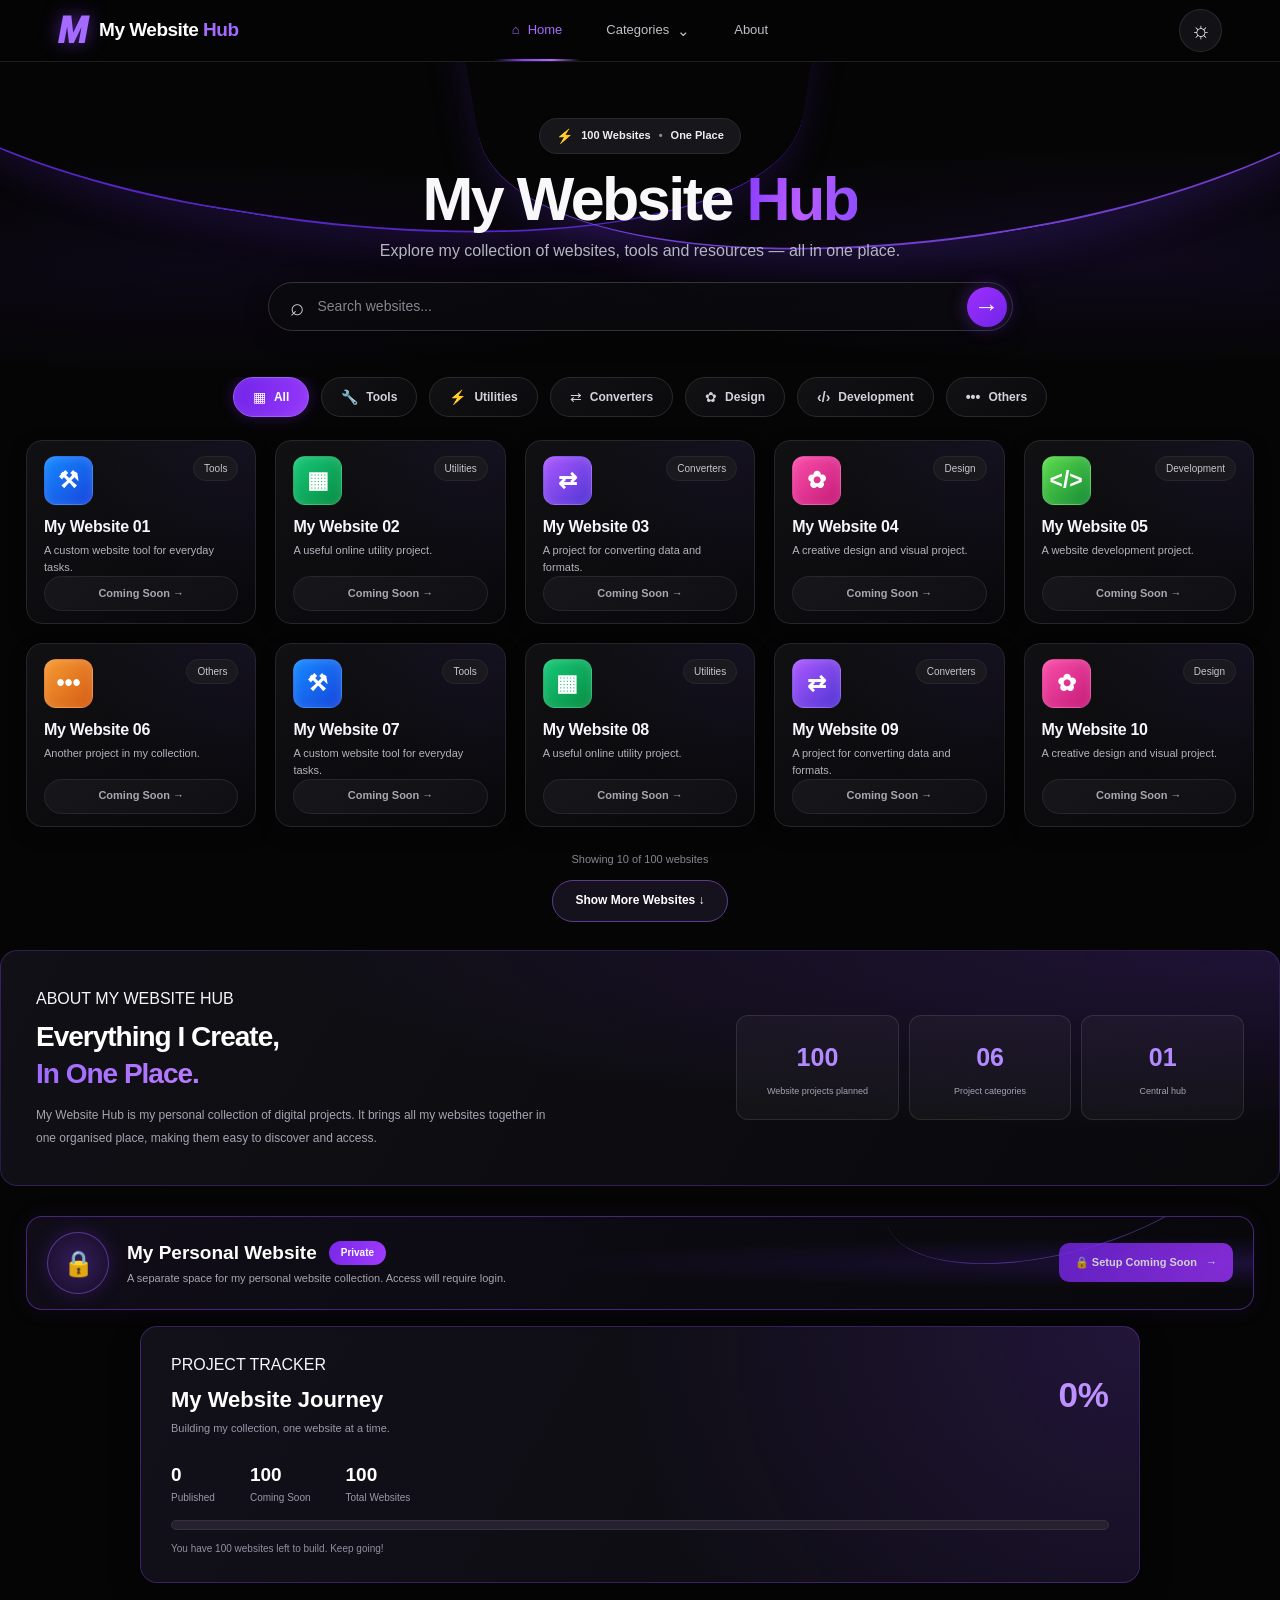
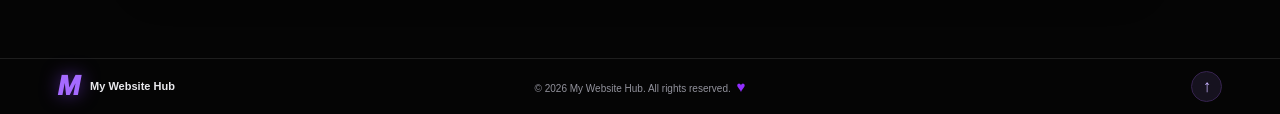
==== index.html @ 53ebf571 "Add files via upload Initial upload of My Website Hub" ====
<!DOCTYPE html>
<html lang="en">

<head>

    <!-- =====================================
         BASIC SETTINGS
    ====================================== -->

    <meta charset="UTF-8">

    <meta name="viewport" content="width=device-width, initial-scale=1.0">

    <meta name="theme-color" content="#050505">

    <title>My Website Hub | Everything in One Place</title>

    <meta name="description"
        content="Explore My Website Hub, my personal collection of websites, tools and digital projects — all in one place.">

    <meta name="author" content="My Website Hub">

    <meta name="keywords"
        content="My Website Hub, personal websites, web projects, online tools, digital collection">


    <!-- =====================================
         CUSTOM FAVICON
    ====================================== -->

    <link
        rel="icon"
        type="image/svg+xml"
        href="favicon.svg"
    >


    <!-- =====================================
         SEO SETTINGS
    ====================================== -->

    <meta name="robots" content="index, follow">

    <!-- Add canonical URL after choosing your real domain.
    <link rel="canonical" href="https://YOUR-DOMAIN/">
    -->


    <!-- =====================================
         OPEN GRAPH
         FACEBOOK / WHATSAPP / SOCIAL SHARING
    ====================================== -->

    <meta property="og:type" content="website">

    <meta property="og:site_name" content="My Website Hub">

    <meta property="og:title"
        content="My Website Hub | Everything in One Place">

    <meta property="og:description"
        content="Explore my collection of 100 websites, tools and digital projects.">

    <!-- Replace YOUR-DOMAIN after deployment -->

    <meta property="og:image"
        content="https://YOUR-DOMAIN/my-website-hub-og-image.jpg">

    <meta property="og:image:width" content="1200">

    <meta property="og:image:height" content="630">

    <meta property="og:image:type" content="image/jpeg">

    <meta property="og:image:alt"
        content="My Website Hub — 100 websites, tools and projects in one place.">

    <!-- Add your real website URL after deployment.
    <meta property="og:url" content="https://YOUR-DOMAIN/">
    -->


    <!-- =====================================
         TWITTER / X SOCIAL SHARING
    ====================================== -->

    <meta name="twitter:card" content="summary_large_image">

    <meta name="twitter:title"
        content="My Website Hub">

    <meta name="twitter:description"
        content="My personal collection of websites, tools and digital projects.">

    <meta name="twitter:image"
        content="https://YOUR-DOMAIN/my-website-hub-og-image.jpg">


    <!-- =====================================
         CSS AND JAVASCRIPT
    ====================================== -->

    <link rel="stylesheet" href="style.css">

    <script src="script.js" defer></script>

</head>


<body id="top">


    <!-- =====================================
         NAVIGATION BAR
    ====================================== -->

    <header class="navbar" id="home">


        <!-- BRAND LOGO -->

        <a href="#top" class="brand">

            <span class="brand-mark">M</span>

            <span>
                My Website
                <span class="brand-highlight">Hub</span>
            </span>

        </a>


        <!-- DESKTOP NAVIGATION -->

        <nav
            class="nav-links"
            id="mainNavigation"
            aria-label="Main navigation"
        >


            <!-- HOME -->

            <a href="#top" class="nav-link active">
                ⌂ <span>Home</span>
            </a>


            <!-- CATEGORIES DROPDOWN -->

            <div class="nav-dropdown">

                <button
                    type="button"
                    class="nav-link nav-dropdown-toggle"
                    id="categoriesToggle"
                    aria-expanded="false"
                    aria-controls="categoriesMenu"
                >
                    Categories

                    <span class="nav-chevron">⌄</span>

                </button>


                <div
                    class="nav-dropdown-menu"
                    id="categoriesMenu"
                    hidden
                >

                    <button
                        type="button"
                        class="category nav-category-option active"
                        data-category="all"
                    >
                        All Projects
                    </button>


                    <button
                        type="button"
                        class="category nav-category-option"
                        data-category="tools"
                    >
                        Tools
                    </button>


                    <button
                        type="button"
                        class="category nav-category-option"
                        data-category="utilities"
                    >
                        Utilities
                    </button>


                    <button
                        type="button"
                        class="category nav-category-option"
                        data-category="converters"
                    >
                        Converters
                    </button>


                    <button
                        type="button"
                        class="category nav-category-option"
                        data-category="design"
                    >
                        Design
                    </button>


                    <button
                        type="button"
                        class="category nav-category-option"
                        data-category="development"
                    >
                        Development
                    </button>


                    <button
                        type="button"
                        class="category nav-category-option"
                        data-category="others"
                    >
                        Others
                    </button>

                </div>

            </div>


            <!-- ABOUT -->

            <a href="#about" class="nav-link">
                About
            </a>

        </nav>


        <!-- MOBILE HAMBURGER MENU -->

        <button
            type="button"
            class="mobile-menu-toggle"
            id="mobileMenuToggle"
            aria-label="Open navigation menu"
            aria-expanded="false"
            aria-controls="mainNavigation"
        >
            ☰
        </button>


        <!-- LIGHT / DARK THEME -->

        <button
            type="button"
            class="theme-toggle"
            id="themeToggle"
            aria-label="Switch to light theme"
            title="Switch theme"
        >
            ☼
        </button>

    </header>



    <!-- =====================================
         MAIN CONTENT
    ====================================== -->

    <main>


        <!-- =====================================
             HERO SECTION
        ====================================== -->

        <section class="hero">

            <div
                class="hero-waves"
                aria-hidden="true"
            ></div>


            <div class="hero-content">


                <!-- HERO BADGE -->

                <div class="hero-badge">

                    <span>⚡</span>

                    100 Websites

                    <span class="badge-separator">•</span>

                    One Place

                </div>


                <!-- HERO HEADING -->

                <h1>
                    My Website
                    <span>Hub</span>
                </h1>


                <!-- HERO DESCRIPTION -->

                <p class="hero-description">
                    Explore my collection of websites, tools and resources —
                    all in one place.
                </p>


                <!-- SEARCH BAR -->

                <form
                    class="search-box"
                    id="searchForm"
                >

                    <span
                        class="search-icon"
                        aria-hidden="true"
                    >
                        ⌕
                    </span>


                    <input
                        type="search"
                        id="searchInput"
                        placeholder="Search websites..."
                        autocomplete="off"
                        aria-label="Search websites"
                    >


                    <button
                        type="submit"
                        class="search-submit"
                        aria-label="Search"
                    >
                        →
                    </button>

                </form>

            </div>

        </section>



        <!-- =====================================
             WEBSITE COLLECTION
    ====================================== -->

        <section
            class="collection container"
            id="categories"
        >


            <!-- CATEGORY FILTERS -->

            <div
                class="categories"
                aria-label="Website categories"
            >


                <button
                    type="button"
                    class="category active"
                    data-category="all"
                >
                    <span>▦</span>
                    All
                </button>


                <button
                    type="button"
                    class="category"
                    data-category="tools"
                >
                    <span>🔧</span>
                    Tools
                </button>


                <button
                    type="button"
                    class="category"
                    data-category="utilities"
                >
                    <span>⚡</span>
                    Utilities
                </button>


                <button
                    type="button"
                    class="category"
                    data-category="converters"
                >
                    <span>⇄</span>
                    Converters
                </button>


                <button
                    type="button"
                    class="category"
                    data-category="design"
                >
                    <span>✿</span>
                    Design
                </button>


                <button
                    type="button"
                    class="category"
                    data-category="development"
                >
                    <span>‹/›</span>
                    Development
                </button>


                <button
                    type="button"
                    class="category"
                    data-category="others"
                >
                    <span>•••</span>
                    Others
                </button>

            </div>



            <!-- PROJECT CARDS GENERATED BY JAVASCRIPT -->

            <div
                class="websites"
                id="projectsGrid"
                aria-live="polite"
            ></div>



            <!-- EMPTY SEARCH RESULT -->

            <div
                class="empty-state"
                id="emptyState"
                hidden
            >

                <div class="empty-icon">⌕</div>

                <h3>No websites found</h3>

                <p>
                    We couldn't find any matching websites.
                    Try another search or clear your filters.
                </p>


                <button
                    type="button"
                    class="clear-filters-button"
                    id="clearFiltersButton"
                >
                    Clear Search &amp; Filters

                    <span>↗</span>

                </button>

            </div>



            <!-- SHOW MORE -->

            <div class="load-more-wrap">

                <p id="resultsCount">
                    Showing 10 of 100 websites
                </p>


                <button
                    type="button"
                    id="loadMoreButton"
                    class="load-more-button"
                >
                    Show More Websites

                    <span>↓</span>

                </button>

            </div>

        </section>



        <!-- =====================================
             ABOUT SECTION
    ====================================== -->

        <section
            class="about-section container"
            id="about"
        >

            <div class="about-panel">


                <!-- ABOUT DESCRIPTION -->

                <div class="about-copy">

                    <span class="section-eyebrow">
                        ABOUT MY WEBSITE HUB
                    </span>


                    <h2>
                        Everything I Create,

                        <span>In One Place.</span>
                    </h2>


                    <p>
                        My Website Hub is my personal collection
                        of digital projects. It brings all my
                        websites together in one organised place,
                        making them easy to discover and access.
                    </p>

                </div>



                <!-- ABOUT STATISTICS -->

                <div class="about-highlights">


                    <div class="about-highlight">

                        <strong>100</strong>

                        <span>
                            Website projects planned
                        </span>

                    </div>


                    <div class="about-highlight">

                        <strong>06</strong>

                        <span>
                            Project categories
                        </span>

                    </div>


                    <div class="about-highlight">

                        <strong>01</strong>

                        <span>
                            Central hub
                        </span>

                    </div>


                </div>

            </div>

        </section>



        <!-- =====================================
             PRIVATE SPACE
    ====================================== -->

        <section
            class="private-section container"
            id="private-space"
        >

            <div class="private-banner">


                <!-- LOCK ICON -->

                <div class="private-lock">

                    <span>🔒</span>

                </div>



                <!-- PRIVATE INFORMATION -->

                <div class="private-info">

                    <div class="private-title-row">

                        <h2>My Personal Website</h2>

                        <span class="private-badge">
                            Private
                        </span>

                    </div>


                    <p>
                        A separate space for my personal website
                        collection. Access will require login.
                    </p>

                </div>



                <!-- PRIVATE ACCESS PLACEHOLDER -->

                <button
                    type="button"
                    class="private-button"
                    disabled
                    title="Private Space is not configured yet"
                >
                    🔒 Setup Coming Soon

                    <span>→</span>

                </button>

            </div>

        </section>



        <!-- =====================================
             WEBSITE PROGRESS TRACKER
             POSITION: JUST ABOVE FOOTER
    ====================================== -->

        <section
            class="progress-section container"
            aria-label="Website project progress"
        >

            <div class="progress-panel">


                <!-- TRACKER HEADING -->

                <div class="progress-heading">

                    <div>

                        <span class="section-eyebrow">
                            PROJECT TRACKER
                        </span>


                        <h2>
                            My Website Journey
                        </h2>


                        <p>
                            Building my collection, one website at a time.
                        </p>

                    </div>


                    <!-- COMPLETION PERCENTAGE -->

                    <div
                        class="progress-percentage"
                        id="progressPercent"
                    >
                        0%
                    </div>

                </div>



                <!-- PROGRESS INFORMATION -->

                <div class="progress-information">


                    <div>

                        <strong id="publishedCount">
                            0
                        </strong>

                        <span>
                            Published
                        </span>

                    </div>


                    <div>

                        <strong id="remainingCount">
                            100
                        </strong>

                        <span>
                            Coming Soon
                        </span>

                    </div>


                    <div>

                        <strong id="totalCount">
                            100
                        </strong>

                        <span>
                            Total Websites
                        </span>

                    </div>


                </div>



                <!-- PROGRESS BAR -->

                <div
                    class="progress-track"
                    id="progressBar"
                    role="progressbar"
                    aria-label="Website completion progress"
                    aria-valuemin="0"
                    aria-valuemax="100"
                    aria-valuenow="0"
                >

                    <div
                        class="progress-fill"
                        id="progressFill"
                    ></div>

                </div>



                <!-- PROGRESS MESSAGE -->

                <p
                    class="progress-note"
                    id="progressNote"
                >
                    Your journey starts here. Let's build all 100 websites!
                </p>

            </div>

        </section>


    </main>



    <!-- =====================================
         FOOTER
    ====================================== -->

    <footer class="footer">

        <div class="footer-inner">


            <!-- FOOTER LOGO -->

            <a href="#top" class="footer-brand">

                <span class="footer-mark">M</span>

                <span>My Website Hub</span>

            </a>



            <!-- COPYRIGHT -->

            <p class="copyright">

                © 2026 My Website Hub.

                All rights reserved.

                <span class="heart">♥</span>

            </p>



            <!-- BACK TO TOP -->

            <a
                href="#top"
                class="back-to-top"
                aria-label="Back to top"
                title="Back to top"
            >
                ↑
            </a>

        </div>

    </footer>


</body>

</html>
---- style.css ----
/* ==========================================
   MY WEBSITE HUB
   BLACK + PURPLE PREMIUM DESIGN
========================================== */

:root {
    --page-bg: #050505;
    --surface: #0d0d10;
    --surface-hover: #17171c;
    --text: #f6f6fa;
    --muted: #a1a1aa;
    --border: rgba(255, 255, 255, 0.10);
    --purple: #873cff;
    --purple-light: #aa68ff;
}

/* GLOBAL */

* {
    margin: 0;
    padding: 0;
    box-sizing: border-box;
}

html {
    scroll-behavior: smooth;
    scroll-padding-top: 85px;
}

body {
    min-height: 100vh;
    overflow-x: hidden;
    background: var(--page-bg);
    color: var(--text);
    font-family: Inter, "Segoe UI", Arial, sans-serif;
    line-height: 1.6;
    -webkit-font-smoothing: antialiased;
}

button,
input {
    font: inherit;
}

a {
    color: inherit;
    text-decoration: none;
}


/* NAVIGATION */

.navbar {
    height: 62px;
    padding: 0 4.5%;

    display: grid;
    grid-template-columns: 1fr auto 1fr;
    align-items: center;

    background: rgba(5, 5, 5, 0.94);
    border-bottom: 1px solid var(--border);

    position: sticky;
    top: 0;
    z-index: 100;

    backdrop-filter: blur(18px);
    -webkit-backdrop-filter: blur(18px);
}

.brand {
    width: fit-content;

    display: flex;
    align-items: center;
    gap: 12px;

    color: white;
    font-size: 19px;
    font-weight: 750;
    letter-spacing: -0.5px;
}

.brand-mark,
.footer-mark {
    display: grid;
    place-items: center;

    color: #a56aff;
    font-size: 36px;
    font-weight: 950;
    font-style: italic;
    line-height: 1;

    text-shadow: 0 0 18px rgba(139, 65, 255, 0.55);
}

.brand-highlight {
    color: #a56aff;
}

.nav-links {
    height: 100%;

    display: flex;
    align-items: center;
    gap: 8px;
}

.nav-link {
    height: 100%;
    padding: 0 18px;

    display: flex;
    align-items: center;
    gap: 8px;

    position: relative;

    color: #c0c0c8;
    font-size: 13px;
    font-weight: 500;

    transition: color 0.2s ease;
}

.nav-link:hover,
.nav-link.active {
    color: #a76bff;
}

.nav-link.active::after {
    content: "";

    position: absolute;
    bottom: 0;
    left: 0;
    right: 0;

    height: 2px;

    background: linear-gradient(
        90deg,
        transparent,
        #8d3eff,
        #b36bff,
        transparent
    );
}

.nav-chevron {
    font-size: 15px;
}

.theme-toggle {
    justify-self: end;

    width: 43px;
    height: 43px;

    border: 1px solid var(--border);
    border-radius: 50%;

    background: #121216;
    color: #ffffff;

    font-size: 23px;
    cursor: pointer;

    transition: 0.25s ease;
}

.theme-toggle:hover {
    background: #21172f;
    border-color: #8050d9;
    transform: rotate(20deg);
}


/* HERO */

.hero {
    min-height: 315px;
    padding: 35px 20px 25px;

    position: relative;
    isolation: isolate;
    overflow: hidden;

    display: flex;
    justify-content: center;
    align-items: center;

    text-align: center;
}

.hero::before {
    content: "";

    position: absolute;
    top: -170px;
    left: -12%;

    width: 75%;
    height: 330px;

    border-bottom: 2px solid rgba(113, 48, 255, 0.75);
    border-radius: 0 0 55% 42%;

    transform: rotate(9deg);

    box-shadow: 0 15px 35px rgba(115, 48, 255, 0.15);

    z-index: -1;
    pointer-events: none;
}

.hero::after {
    content: "";

    position: absolute;
    top: -165px;
    right: -12%;

    width: 75%;
    height: 340px;

    border-bottom: 2px solid rgba(139, 76, 255, 0.8);
    border-radius: 0 0 45% 55%;

    transform: rotate(-10deg);

    box-shadow: 0 15px 40px rgba(116, 54, 255, 0.18);

    z-index: -1;
    pointer-events: none;
}

.hero-waves {
    position: absolute;
    inset: 0;
    z-index: -2;

    background:
        radial-gradient(
            ellipse at 15% 65%,
            rgba(75, 31, 160, 0.11),
            transparent 38%
        ),
        radial-gradient(
            ellipse at 88% 62%,
            rgba(78, 34, 165, 0.14),
            transparent 40%
        ),
        #050505;

    pointer-events: none;
}

.hero-content {
    width: 100%;
    max-width: 850px;
    position: relative;
    z-index: 1;
}

.hero-badge {
    width: fit-content;

    margin: 0 auto 9px;
    padding: 6px 16px;

    display: flex;
    align-items: center;
    gap: 8px;

    color: #eeeeee;
    background: #17171b;

    border: 1px solid #29292e;
    border-radius: 30px;

    font-size: 11px;
    font-weight: 600;
}

.hero-badge > span:first-child {
    font-size: 14px;
}

.badge-separator {
    color: #8e8e99;
}

.hero h1 {
    margin: 7px 0 2px;

    color: #f8f8fb;

    font-size: clamp(42px, 5.5vw, 61px);
    font-weight: 850;
    letter-spacing: -2.5px;
    line-height: 1.2;
}

.hero h1 span {
    color: transparent;

    background: linear-gradient(
        100deg,
        #863bff,
        #ba5eff,
        #8d4bff
    );

    background-clip: text;
    -webkit-background-clip: text;
}

.hero-description {
    margin-top: 2px;

    color: #b6b6c0;
    font-size: 16px;
}


/* SEARCH BAR */

.search-box {
    width: min(100%, 745px);
    height: 49px;

    margin: 18px auto 0;
    padding: 4px 5px 4px 21px;

    display: flex;
    align-items: center;
    gap: 14px;

    background: rgba(10, 10, 13, 0.94);

    border: 1px solid #33333a;
    border-radius: 35px;

    box-shadow: 0 5px 25px rgba(0, 0, 0, 0.25);

    transition: border-color 0.25s ease, box-shadow 0.25s ease;
}

.search-box:focus-within {
    border-color: #8f45ff;

    box-shadow:
        0 0 0 3px rgba(133, 56, 255, 0.10),
        0 0 24px rgba(133, 56, 255, 0.12);
}

.search-icon {
    color: #c8c8d0;
    font-size: 24px;
    line-height: 1;
}

.search-box input {
    flex: 1;
    min-width: 0;

    border: none;
    outline: none;

    background: transparent;
    color: white;

    font-size: 14px;
}

.search-box input::placeholder {
    color: #85858f;
}

.search-box input::-webkit-search-cancel-button {
    cursor: pointer;
}

.search-submit {
    flex-shrink: 0;

    width: 40px;
    height: 40px;

    display: grid;
    place-items: center;

    border: 0;
    border-radius: 50%;

    background: linear-gradient(135deg, #a02fff, #7024e8);
    color: white;

    font-size: 25px;
    line-height: 1;

    cursor: pointer;

    box-shadow: 0 0 18px rgba(135, 54, 255, 0.4);

    transition: transform 0.2s ease;
}

.search-submit:hover {
    transform: scale(1.08);
}


/* COLLECTION */

.collection {
    width: 100%;
    max-width: 1540px;

    margin: 0 auto;
    padding: 0 26px 28px;
}


/* CATEGORY BUTTONS */

.categories {
    display: flex;
    justify-content: center;
    align-items: center;
    flex-wrap: wrap;

    gap: 12px;

    margin: 0 auto 23px;
}

.category {
    min-height: 40px;
    padding: 8px 19px;

    display: flex;
    align-items: center;
    justify-content: center;
    gap: 8px;

    color: #d2d2da;
    background: linear-gradient(145deg, #121215, #0a0a0d);

    border: 1px solid #29292f;
    border-radius: 30px;

    font-size: 12px;
    font-weight: 550;

    cursor: pointer;

    transition:
        color 0.2s ease,
        background 0.2s ease,
        border-color 0.2s ease,
        transform 0.2s ease;
}

.category > span {
    font-size: 14px;
}

.category:hover {
    color: white;
    background: #1a1723;
    border-color: #6540a5;
    transform: translateY(-2px);
}

.category.active {
    color: white;

    background: linear-gradient(
        110deg,
        #7024e8,
        #9638fa
    );

    border-color: #a35bff;

    box-shadow:
        0 0 15px rgba(129, 46, 255, 0.3),
        inset 0 0 12px rgba(255, 255, 255, 0.08);
}


/* WEBSITE GRID */

.websites {
    display: grid;
    grid-template-columns: repeat(5, minmax(0, 1fr));
    gap: 19px;
}


/* WEBSITE CARD */

.website-card {
    min-width: 0;
    min-height: 171px;

    padding: 15px 17px 12px;

    display: flex;
    flex-direction: column;
    align-items: stretch;

    position: relative;
    overflow: hidden;
    isolation: isolate;

    background: linear-gradient(
        145deg,
        #111114,
        #08080a
    );

    border: 1px solid #25252b;
    border-radius: 16px;

    box-shadow: 0 7px 20px rgba(0, 0, 0, 0.18);

    transition:
        transform 0.25s ease,
        border-color 0.25s ease,
        box-shadow 0.25s ease;
}

.website-card::before {
    content: "";

    position: absolute;
    inset: 0;
    z-index: -1;

    background: radial-gradient(
        circle at 100% 0%,
        rgba(125, 72, 255, 0.09),
        transparent 57%
    );

    opacity: 0.8;
    pointer-events: none;
}

.website-card:hover {
    transform: translateY(-5px);

    border-color: rgba(143, 78, 255, 0.55);

    box-shadow:
        0 12px 30px rgba(0, 0, 0, 0.32),
        0 0 19px rgba(126, 50, 255, 0.12);
}


/* CARD TOP */

.card-top {
    display: flex;
    justify-content: space-between;
    align-items: flex-start;

    gap: 8px;
}

.card-icon {
    width: 49px;
    height: 49px;

    flex-shrink: 0;

    display: grid;
    place-items: center;

    color: white;

    border: 1px solid rgba(255, 255, 255, 0.13);
    border-radius: 12px;

    font-size: 23px;
    font-weight: 800;

    box-shadow: inset 0 1px 8px rgba(255, 255, 255, 0.15);
}

.card-category {
    max-width: 110px;
    overflow: hidden;
    text-overflow: ellipsis;
    white-space: nowrap;

    padding: 4px 10px;

    color: #c6c6d0;
    background: #19191e;

    border: 1px solid #26262d;
    border-radius: 20px;

    font-size: 10px;
    line-height: 1.5;
}


/* CARD ICON COLOURS */

.icon-tools {
    background: linear-gradient(135deg, #168aff, #1745dc);
}

.icon-utilities {
    background: linear-gradient(135deg, #17c878, #078d43);
}

.icon-converters {
    background: linear-gradient(135deg, #ab59ff, #5135d4);
}

.icon-design {
    background: linear-gradient(135deg, #fa4eaa, #c51b78);
}

.icon-development {
    background: linear-gradient(135deg, #5cdc4b, #158c35);
}

.icon-others {
    background: linear-gradient(135deg, #f59a32, #d65c15);
}


/* CARD TEXT */

.website-card h3 {
    margin-top: 9px;

    color: #f5f5fa;

    font-size: 16px;
    font-weight: 750;
    letter-spacing: -0.3px;
}

.website-card p {
    margin-top: 2px;

    color: #b3b3bc;

    font-size: 11px;
    line-height: 1.55;
}


/* CARD ACTION */

.card-action {
    min-height: 35px;

    margin-top: auto;
    padding: 6px 10px;

    display: flex;
    align-items: center;
    justify-content: center;
    gap: 7px;

    color: #f0eff7;
    background: linear-gradient(145deg, #17171b, #101014);

    border: 1px solid #26262d;
    border-radius: 25px;

    font-size: 11px;
    font-weight: 600;

    transition: 0.25s ease;
}

.card-action > span {
    color: #b68bff;
    font-size: 15px;
}

.card-action.is-disabled {
    color: #a7a7b1;
    cursor: default;
}

.website-card:hover .card-action.is-disabled {
    border-color: #564177;
    background: #1b1725;
}


/* EMPTY STATE */

.empty-state {
    padding: 55px 20px;
    text-align: center;

    border: 1px dashed #33333d;
    border-radius: 15px;
    background: #0d0d11;
}

.empty-state[hidden] {
    display: none;
}

.empty-icon {
    color: #a16bff;
    font-size: 38px;
}

.empty-state h3 {
    margin-top: 8px;
    font-size: 19px;
}

.empty-state p {
    color: var(--muted);
    font-size: 12px;
}


/* SHOW MORE */

.load-more-wrap {
    padding-top: 24px;

    display: flex;
    flex-direction: column;
    align-items: center;
    gap: 12px;
}

.load-more-wrap p {
    color: #85858f;
    font-size: 11px;
}

.load-more-button {
    padding: 10px 22px;

    color: white;
    background: #15121d;

    border: 1px solid #5b3d8e;
    border-radius: 25px;

    font-size: 12px;
    font-weight: 650;

    cursor: pointer;
    transition: 0.2s ease;
}

.load-more-button:hover {
    background: #281a40;
    border-color: #9c61ff;
    transform: translateY(-2px);
}

.load-more-button[hidden] {
    display: none;
}


/* PRIVATE WEBSITE BANNER */

.private-section {
    max-width: 1540px;
    margin: 0 auto;
    padding: 0 26px 16px;
}

.private-banner {
    min-height: 87px;
    padding: 15px 20px;

    display: flex;
    align-items: center;
    gap: 18px;

    position: relative;
    overflow: hidden;
    isolation: isolate;

    background:
        radial-gradient(
            ellipse at 100% 50%,
            rgba(112, 48, 255, 0.19),
            transparent 40%
        ),
        linear-gradient(110deg, #100d18, #08080b);

    border: 1px solid rgba(145, 76, 255, 0.43);
    border-radius: 16px;

    box-shadow:
        0 0 22px rgba(103, 47, 200, 0.10);
}

.private-banner::after {
    content: "";

    position: absolute;
    width: 360px;
    height: 150px;

    right: 1%;
    top: -115px;

    border-bottom: 1px solid rgba(145, 88, 255, 0.45);
    border-radius: 50%;

    transform: rotate(-15deg);

    pointer-events: none;
    z-index: -1;
}

.private-lock {
    width: 62px;
    height: 62px;

    flex-shrink: 0;

    display: grid;
    place-items: center;

    background: radial-gradient(
        circle,
        rgba(139, 66, 255, 0.30),
        rgba(80, 28, 160, 0.08)
    );

    border: 1px solid rgba(158, 91, 255, 0.48);
    border-radius: 50%;

    box-shadow: 0 0 20px rgba(133, 61, 255, 0.22);

    font-size: 25px;
}

.private-info {
    flex: 1;
    min-width: 0;
}

.private-title-row {
    display: flex;
    align-items: center;
    flex-wrap: wrap;
    gap: 12px;
}

.private-title-row h2 {
    color: white;
    font-size: 19px;
    font-weight: 750;
}

.private-badge {
    padding: 4px 12px;

    color: white;
    background: linear-gradient(110deg, #7928e8, #a03bff);

    border-radius: 20px;

    font-size: 10px;
    font-weight: 700;
}

.private-info p {
    margin-top: 2px;

    color: #a5a5af;
    font-size: 11px;
}

.private-button {
    flex-shrink: 0;

    padding: 11px 16px;

    color: white;
    background: linear-gradient(110deg, #7726e8, #9e34ff);

    border: 0;
    border-radius: 10px;

    font-size: 11px;
    font-weight: 700;

    opacity: 0.8;
    cursor: not-allowed;
}

.private-button span {
    margin-left: 6px;
}


/* FOOTER */

.footer {
    margin-top: 0;
    border-top: 1px solid var(--border);
}

.footer-inner {
    min-height: 55px;

    padding: 8px 4.5%;

    display: grid;
    grid-template-columns: 1fr 1fr 1fr;
    align-items: center;
    gap: 15px;
}

.footer-brand {
    width: fit-content;

    display: flex;
    align-items: center;
    gap: 10px;

    color: #e9e9ed;
    font-size: 11px;
    font-weight: 650;
}

.footer-mark {
    font-size: 27px;
}

.copyright {
    color: #92929c;
    text-align: center;
    font-size: 10px;
}

.heart {
    color: #922eff;
    font-size: 15px;
    margin-left: 3px;
}

.back-to-top {
    justify-self: end;

    width: 31px;
    height: 31px;

    display: grid;
    place-items: center;

    color: #c8b4ff;
    background: #16121f;

    border: 1px solid #36234f;
    border-radius: 50%;

    font-size: 17px;
}


/* LIGHT THEME OPTION */

body.light-theme {
    --page-bg: #f1f2f8;
    --surface: #ffffff;
    --surface-hover: #ececf5;
    --text: #202033;
    --muted: #696a7c;
    --border: rgba(25, 25, 45, 0.13);
}

body.light-theme .navbar,
body.light-theme .footer {
    background: #ffffff;
}

body.light-theme .brand,
body.light-theme .brand-highlight,
body.light-theme .nav-link,
body.light-theme .hero h1,
body.light-theme .section-heading h2 {
    color: #202033;
}

body.light-theme .hero {
    background: transparent;
}

body.light-theme .hero-description,
body.light-theme .section-heading p {
    color: #646477;
}

body.light-theme .search-box,
body.light-theme .category,
body.light-theme .website-card {
    color: #202033;
    background: #ffffff;
    border-color: #dedeea;
}

body.light-theme .search-box input {
    color: #202033;
}

body.light-theme .website-card h3 {
    color: #202033;
}

body.light-theme .website-card p,
body.light-theme .footer p {
    color: #66677a;
}

body.light-theme .card-action {
    color: #26243a;
    background: #f3f2fa;
    border-color: #dddded;
}

body.light-theme .private-banner {
    background: linear-gradient(110deg, #eee8ff, #ffffff);
}

body.light-theme .private-title-row h2 {
    color: #29223f;
}

body.light-theme .private-info p {
    color: #646077;
}


/* TABLET */

@media (max-width: 1200px) {
    .websites {
        grid-template-columns: repeat(4, minmax(0, 1fr));
    }
}

@media (max-width: 950px) {
    .websites {
        grid-template-columns: repeat(3, minmax(0, 1fr));
    }

    .categories {
        gap: 9px;
    }
}

@media (max-width: 700px) {
    .websites {
        grid-template-columns: repeat(2, minmax(0, 1fr));
    }

    .navbar {
        padding: 0 20px;
    }

    .nav-link {
        padding: 0 10px;
        font-size: 11px;
    }

    .collection,
    .private-section {
        padding-left: 18px;
        padding-right: 18px;
    }
}


/* MOBILE */

@media (max-width: 520px) {
    .navbar {
        height: 60px;
        grid-template-columns: 1fr auto;
        padding: 0 15px;
    }

    .brand {
        font-size: 15px;
        gap: 8px;
    }

    .brand-mark {
        font-size: 29px;
    }

    .nav-links {
        display: none;
    }

    .theme-toggle {
        width: 37px;
        height: 37px;
        font-size: 20px;
    }

    .hero {
        min-height: 285px;
        padding: 42px 17px 25px;
    }

    .hero h1 {
        font-size: 42px;
        letter-spacing: -1.9px;
    }

    .hero-description {
        max-width: 340px;
        margin: 5px auto 0;
        font-size: 12px;
    }

    .hero-badge {
        font-size: 9px;
    }

    .search-box {
        height: 47px;
        margin-top: 19px;
        padding-left: 14px;
    }

    .search-submit {
        width: 37px;
        height: 37px;
    }

    .collection,
    .private-section {
        padding-left: 13px;
        padding-right: 13px;
    }

    .categories {
        justify-content: flex-start;
        gap: 7px;
        margin-bottom: 17px;
    }

    .category {
        min-height: 35px;
        padding: 7px 11px;
        font-size: 10px;
    }

    .websites {
        gap: 10px;
    }

    .website-card {
        min-height: 170px;
        padding: 12px;
        border-radius: 13px;
    }

    .card-icon {
        width: 41px;
        height: 41px;
        font-size: 19px;
    }

    .card-number {
        font-size: 21px;
    }

    .card-category {
        max-width: 75px;
        padding: 3px 7px;
        font-size: 8px;
    }

    .website-card h3 {
        font-size: 13px;
    }

    .website-card p {
        font-size: 10px;
    }

    .card-action {
        min-height: 31px;
        padding: 5px 7px;
        font-size: 9px;
    }

    .private-banner {
        padding: 14px;
        flex-wrap: wrap;
        gap: 11px;
    }

    .private-lock {
        width: 46px;
        height: 46px;
        font-size: 19px;
    }

    .private-info {
        flex-basis: calc(100% - 60px);
    }

    .private-title-row h2 {
        font-size: 15px;
    }

    .private-info p {
        font-size: 10px;
    }

    .private-button {
        width: 100%;
        padding: 10px;
    }

    .footer-inner {
        grid-template-columns: 1fr auto;
        padding: 12px 15px;
    }

    .copyright {
        grid-column: 1 / -1;
        grid-row: 2;
        text-align: left;
    }
}


/* VERY SMALL SCREENS */

@media (max-width: 350px) {
    .websites {
        grid-template-columns: 1fr;
    }

    .hero h1 {
        font-size: 36px;
    }
}


/* ACCESSIBILITY */

a:focus-visible,
button:focus-visible,
input:focus-visible {
    outline: 2px solid #a76bff;
    outline-offset: 4px;
}

@media (prefers-reduced-motion: reduce) {
    *,
    *::before,
    *::after {
        scroll-behavior: auto !important;
        animation: none !important;
        transition: none !important;
    }
}


/* COMPLETE LIGHT THEME */

body.light-theme .navbar {
    background: rgba(255, 255, 255, 0.95);
    border-color: #dedee8;
}

body.light-theme .brand,
body.light-theme .nav-link {
    color: #252438;
}

body.light-theme .brand-highlight {
    color: #8150df;
}

body.light-theme .theme-toggle {
    color: #29213f;
    background: white;
    border-color: #dedee8;
}

body.light-theme .hero-badge {
    color: #493277;
    background: #eee8ff;
    border-color: #d9caff;
}

body.light-theme .hero h1 {
    color: #242033;
}

body.light-theme .hero-description {
    color: #686579;
}

body.light-theme .hero-waves {
    background:
        radial-gradient(ellipse at 15% 65%, #e8dcff, transparent 45%),
        radial-gradient(ellipse at 88% 62%, #e5eaff, transparent 45%),
        #f7f7fb;
}

body.light-theme .search-box {
    background: white;
    border-color: #dcdce8;
}

body.light-theme .search-box input {
    color: #252438;
}

body.light-theme .category {
    color: #55536a;
    background: white;
    border-color: #dedee8;
}

body.light-theme .category.active {
    color: white;
    background: linear-gradient(110deg, #7024e8, #9638fa);
}

body.light-theme .website-card {
    background: #ffffff;
    border-color: #dedee8;
    box-shadow: 0 6px 20px rgba(20, 20, 50, 0.06);
}

body.light-theme .website-card h3 {
    color: #252438;
}

body.light-theme .website-card p {
    color: #69677a;
}

body.light-theme .card-category {
    color: #55536a;
    background: #f2f0f8;
    border-color: #e3e0ed;
}

body.light-theme .card-action {
    color: #39334e;
    background: #f5f3fa;
    border-color: #e2deed;
}

body.light-theme .private-banner {
    background: linear-gradient(110deg, #eee5ff, #ffffff);
    border-color: #d7c4ff;
}

body.light-theme .private-title-row h2 {
    color: #302344;
}

body.light-theme .private-info p {
    color: #706983;
}

body.light-theme .footer {
    background: white;
    border-color: #dedee8;
}

body.light-theme .footer-brand {
    color: #252438;
}

body.light-theme .copyright {
    color: #777488;
}


/* FIX: COMING SOON BUTTON IN LIGHT MODE */

body.light-theme .website-card .card-action.is-disabled {
    color: #51406f !important;
    background: #eee8ff !important;
    border: 1px solid #d8c7ff !important;
    opacity: 1;
    -webkit-text-fill-color: #51406f;
}

/* Keep the button readable when hovering */

body.light-theme .website-card:hover .card-action.is-disabled {
    color: #ffffff !important;
    background: linear-gradient(
        110deg,
        #7651df,
        #9638fa
    ) !important;
    border-color: #9638fa !important;
    -webkit-text-fill-color: #ffffff;
}

/* Disabled button appearance */

body.light-theme .card-action.is-disabled:disabled {
    opacity: 1;
    cursor: not-allowed;
}


/* ==========================================
   NAVIGATION DROPDOWN
========================================== */

.nav-dropdown {
    height: 100%;
    position: relative;

    display: flex;
    align-items: center;
}

.nav-dropdown-toggle {
    border: none;
    background: transparent;
    font-family: inherit;
    cursor: pointer;
}

.nav-dropdown-menu {
    position: absolute;
    top: calc(100% + 8px);
    left: 50%;
    transform: translateX(-50%);

    width: 195px;
    padding: 8px;

    display: grid;
    gap: 4px;

    background: #111116;
    border: 1px solid #34313e;
    border-radius: 13px;

    box-shadow: 0 15px 40px rgba(0, 0, 0, 0.5);

    z-index: 200;
}

.nav-dropdown-menu[hidden] {
    display: none;
}

.nav-category-option {
    width: 100%;
    min-height: 37px;

    justify-content: flex-start;

    padding: 8px 12px;

    color: #ccccd5;
    background: transparent;

    border: 1px solid transparent;
    border-radius: 8px;

    text-align: left;
    font-size: 12px;
}

.nav-category-option:hover,
.nav-category-option.active {
    color: white;
    background: #27183d;
    border-color: #55347f;
}


/* ==========================================
   ABOUT SECTION
========================================== */

.about-section {
    padding-bottom: 30px;
}

.about-panel {
    padding: 35px;

    display: grid;
    grid-template-columns: 1.3fr 1fr;
    align-items: center;
    gap: 40px;

    background:
        radial-gradient(
            ellipse at 100% 0%,
            rgba(135, 60, 255, 0.17),
            transparent 55%
        ),
        linear-gradient(120deg, #111016, #09090c);

    border: 1px solid rgba(145, 76, 255, 0.25);
    border-radius: 17px;
}

.about-copy h2 {
    margin: 8px 0 12px;

    color: white;
    font-size: 28px;
    line-height: 1.3;
    letter-spacing: -1px;
}

.about-copy h2 span {
    display: block;

    color: transparent;

    background: linear-gradient(
        90deg,
        #a16bff,
        #d18aff,
        #818cf8
    );

    background-clip: text;
    -webkit-background-clip: text;
}

.about-copy p {
    max-width: 520px;

    color: #a4a4b0;
    font-size: 12px;
    line-height: 1.9;
}

.about-highlights {
    display: grid;
    grid-template-columns: repeat(3, 1fr);
    gap: 10px;
}

.about-highlight {
    min-height: 105px;
    padding: 15px 10px;

    display: flex;
    flex-direction: column;
    justify-content: center;
    align-items: center;
    gap: 8px;

    text-align: center;

    background: rgba(255, 255, 255, 0.035);
    border: 1px solid var(--border);
    border-radius: 12px;
}

.about-highlight strong {
    color: #b38aff;
    font-size: 25px;
    font-weight: 800;
}

.about-highlight span {
    color: #a4a4b0;
    font-size: 9px;
    line-height: 1.5;
}


/* ==========================================
   LIGHT THEME
========================================== */

body.light-theme .nav-dropdown-menu {
    background: white;
    border-color: #dedee8;
    box-shadow: 0 15px 40px rgba(0, 0, 0, 0.12);
}

body.light-theme .nav-category-option {
    color: #55536a;
}

body.light-theme .nav-category-option:hover,
body.light-theme .nav-category-option.active {
    color: white;
    background: #7651df;
}

body.light-theme .about-panel {
    background: linear-gradient(120deg, #eee8ff, #ffffff);
    border-color: #ddd0ff;
}

body.light-theme .about-copy h2 {
    color: #29243e;
}

body.light-theme .about-copy p,
body.light-theme .about-highlight span {
    color: #696579;
}

body.light-theme .about-highlight {
    background: rgba(255, 255, 255, 0.7);
    border-color: #ded9eb;
}


/* ==========================================
   MOBILE NAVIGATION AND ABOUT
========================================== */

@media (max-width: 520px) {

    .navbar {
        grid-template-columns: auto 1fr auto;
        gap: 7px;
    }

    .nav-links {
        display: flex;
        justify-content: flex-end;
        gap: 0;
        min-width: 0;
    }

    .nav-links > .nav-link:first-child {
        display: none;
    }

    .nav-links > .nav-link:last-child {
        padding: 0 7px;
    }

    .nav-link {
        padding: 0 8px;
        font-size: 10px;
    }

    .nav-dropdown-toggle {
        padding: 0 8px;
    }

    .nav-dropdown-menu {
        left: auto;
        right: 0;
        transform: none;
    }

    .about-panel {
        padding: 23px 16px;
        grid-template-columns: 1fr;
        gap: 22px;
    }

    .about-copy h2 {
        font-size: 23px;
    }

    .about-highlight {
        min-height: 90px;
        padding: 10px 5px;
    }

    .about-highlight strong {
        font-size: 21px;
    }
}

@media (max-width: 360px) {
    .nav-links > .nav-link:last-child {
        display: none;
    }
}



/* TOP NAVIGATION SCROLL */

html {
    scroll-behavior: smooth;
    scroll-padding-top: 0;
}

#top {
    scroll-margin-top: 0;
}

/* LOGO AND HOME LINK */

.brand,
.nav-link[href="#top"] {
    cursor: pointer;
}


/* ==========================================
   MOBILE HAMBURGER NAVIGATION
========================================== */

.mobile-menu-toggle {
    display: none;

    width: 38px;
    height: 38px;

    color: white;
    background: #15121f;

    border: 1px solid #38274f;
    border-radius: 9px;

    font-size: 21px;
    cursor: pointer;
}


/* MOBILE MENU */

@media (max-width: 520px) {

    .navbar {
        display: flex;
        justify-content: space-between;
        gap: 10px;
    }

    .mobile-menu-toggle {
        display: grid;
        place-items: center;
        margin-left: auto;
    }

    .nav-links {
        display: none;

        position: absolute;
        top: 60px;
        left: 0;
        right: 0;

        height: auto;
        padding: 12px 18px;

        flex-direction: column;
        align-items: stretch;
        gap: 5px;

        background: #0d0d12;
        border-bottom: 1px solid #292934;

        box-shadow: 0 15px 25px rgba(0, 0, 0, 0.4);
    }

    .navbar.mobile-menu-open .nav-links {
        display: flex;
    }

    .nav-links > .nav-link {
        display: flex;
        width: 100%;
        height: 42px;
        padding: 0 12px;
        justify-content: flex-start;
    }

    .nav-dropdown {
        width: 100%;
        height: auto;
        display: block;
    }

    .nav-dropdown-toggle {
        width: 100%;
        height: 42px;
        justify-content: space-between;
        text-align: left;
    }

    .nav-dropdown-menu {
        position: static;
        width: 100%;
        transform: none;
        margin-top: 5px;

        background: #15121f;
        box-shadow: none;
    }

    body.light-theme .nav-links {
        background: #ffffff;
        border-color: #dedee8;
    }

    body.light-theme .mobile-menu-toggle {
        color: #29213f;
        background: #f3efff;
        border-color: #dedee8;
    }
}


/* ==========================================
   PROFESSIONAL EMPTY SEARCH EXPERIENCE
========================================== */

.empty-state {
    padding: 65px 20px;
    text-align: center;
    background:
        radial-gradient(
            circle at center,
            rgba(135, 60, 255, 0.10),
            transparent 65%
        ),
        #0d0d11;
    border: 1px solid #292432;
    border-radius: 17px;
}

.empty-state[hidden] {
    display: none;
}

.empty-icon {
    width: 65px;
    height: 65px;
    margin: 0 auto 16px;

    display: grid;
    place-items: center;

    color: #bc91ff;
    background: #211533;
    border: 1px solid #50336f;
    border-radius: 50%;

    font-size: 32px;
}

.empty-state h3 {
    color: #ffffff;
    font-size: 21px;
    font-weight: 750;
}

.empty-state p {
    max-width: 380px;
    margin: 8px auto 20px;

    color: #9999a8;
    font-size: 12px;
    line-height: 1.8;
}

.clear-filters-button {
    padding: 11px 19px;

    color: #ffffff;
    background: linear-gradient(110deg, #7024e8, #9638fa);

    border: 1px solid #a35bff;
    border-radius: 25px;

    font-size: 12px;
    font-weight: 700;

    cursor: pointer;
    transition: 0.25s ease;
}

.clear-filters-button:hover {
    transform: translateY(-3px);
    box-shadow: 0 5px 20px rgba(135, 60, 255, 0.3);
}

.clear-filters-button span {
    margin-left: 8px;
}

/* LIGHT MODE */

body.light-theme .empty-state {
    background: #ffffff;
    border-color: #ded6ef;
}

body.light-theme .empty-state h3 {
    color: #29243e;
}

body.light-theme .empty-state p {
    color: #696579;
}



/* ==========================================
   WEBSITE PROGRESS TRACKER
========================================== */

.progress-section {
    max-width: 1000px;
    margin: 0 auto 75px;
}

.progress-panel {
    padding: 25px 30px;

    background:
        radial-gradient(
            circle at 100% 0%,
            rgba(142, 67, 255, 0.17),
            transparent 50%
        ),
        linear-gradient(120deg, #121019, #0b0b10);

    border: 1px solid rgba(145, 76, 255, 0.30);
    border-radius: 17px;

    box-shadow: 0 10px 35px rgba(0, 0, 0, 0.18);
}

.progress-heading {
    display: flex;
    justify-content: space-between;
    align-items: center;
    gap: 15px;
}

.progress-heading h2 {
    margin-top: 5px;
    color: white;
    font-size: 22px;
    font-weight: 750;
}

.progress-heading p {
    margin-top: 3px;
    color: #9999a8;
    font-size: 11px;
}

.progress-percentage {
    color: #bd91ff;
    font-size: 35px;
    font-weight: 850;
}

.progress-information {
    margin: 22px 0 14px;

    display: flex;
    gap: 35px;
    flex-wrap: wrap;
}

.progress-information div {
    display: flex;
    flex-direction: column;
}

.progress-information strong {
    color: white;
    font-size: 19px;
}

.progress-information span {
    color: #9999a8;
    font-size: 10px;
}

.progress-track {
    height: 10px;
    overflow: hidden;

    background: #25212e;

    border: 1px solid #363040;
    border-radius: 20px;
}

.progress-fill {
    width: 0%;
    height: 100%;

    background: linear-gradient(
        90deg,
        #7024e8,
        #a044ff,
        #df70ff
    );

    border-radius: 20px;

    box-shadow: 0 0 15px rgba(153, 65, 255, 0.6);

    transition: width 0.6s ease;
}

.progress-note {
    margin-top: 11px;
    color: #92919f;
    font-size: 10px;
}

/* LIGHT MODE */

body.light-theme .progress-panel {
    background: linear-gradient(120deg, #eee7ff, #ffffff);
    border-color: #d9c7ff;
}

body.light-theme .progress-heading h2,
body.light-theme .progress-information strong {
    color: #29243e;
}

body.light-theme .progress-heading p,
body.light-theme .progress-information span,
body.light-theme .progress-note {
    color: #706983;
}

body.light-theme .progress-track {
    background: #ded6ed;
    border-color: #d3c9e5;
}

/* MOBILE */

@media (max-width: 520px) {

    .progress-section {
        margin-bottom: 55px;
    }

    .progress-panel {
        padding: 20px 17px;
    }

    .progress-heading h2 {
        font-size: 19px;
    }

    .progress-percentage {
        font-size: 29px;
    }

    .progress-information {
        gap: 22px;
    }

    .progress-information strong {
        font-size: 17px;
    }

}


/* ==========================================
   FINAL CSS FIXES
   MY WEBSITE HUB
========================================== */


/* FIX CATEGORY BUTTON TRANSITION */

.category {
    transition:
        color 0.2s ease,
        background 0.2s ease,
        border-color 0.2s ease,
        transform 0.2s ease;
}


/* FIX MOBILE NAVIGATION */

@media (max-width: 520px) {

    /* Show Home when hamburger menu is open */
    .navbar.mobile-menu-open
    .nav-links > .nav-link:first-child {
        display: flex !important;
    }

}


/* SHOW ABOUT ON SMALL SCREENS */

@media (max-width: 360px) {

    /* Show About when hamburger menu is open */
    .navbar.mobile-menu-open
    .nav-links > .nav-link:last-child {
        display: flex !important;
    }

}


/* ENSURE MENU ITEMS ARE VISIBLE */

@media (max-width: 520px) {

    .navbar.mobile-menu-open .nav-links {
        display: flex;
    }

}
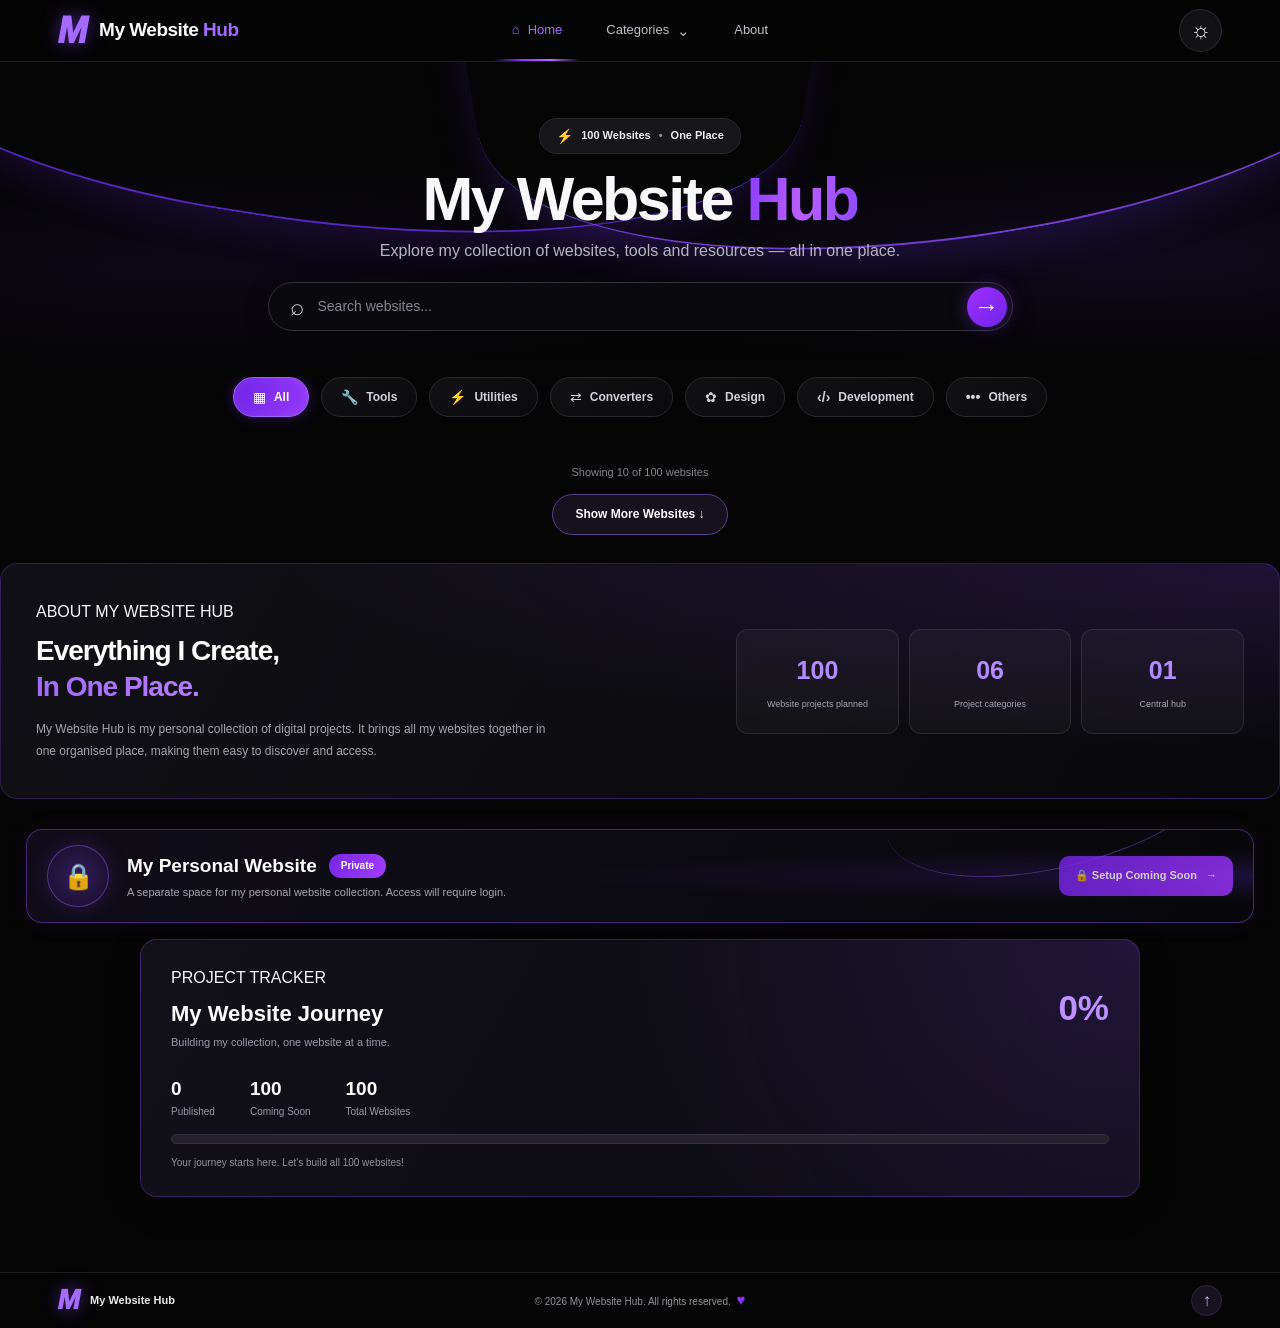
==== commit 804c9845: "Fix social sharing image URL and SEO metadata 3." ====
--- a/index.html
+++ b/index.html
@@ -1,3 +1,4 @@
+
 
 <!DOCTYPE html>
 <html lang="en">
@@ -42,7 +43,7 @@
 
     <meta name="robots" content="index, follow">
 
-    <!-- Add canonical URL after choosing your real domain.
+    <!-- Update this if you connect a custom domain.
     <link rel="canonical" href="https://YOUR-DOMAIN/">
     -->
 
@@ -62,10 +63,13 @@
     <meta property="og:description"
         content="Explore my collection of 100 websites, tools and digital projects.">
 
-    <!-- Replace YOUR-DOMAIN after deployment -->
+    <meta property="og:url"
+        content="https://my-website-hub.pages.dev/">
+
+    <!-- Social sharing image -->
 
     <meta property="og:image"
-        content="https://YOUR-DOMAIN/my-website-hub-og-image.jpg">
+        content="https://my-website-hub.pages.dev/my-website-hub-og-image.jpg">
 
     <meta property="og:image:width" content="1200">
 
@@ -76,10 +80,6 @@
     <meta property="og:image:alt"
         content="My Website Hub — 100 websites, tools and projects in one place.">
 
-    <!-- Add your real website URL after deployment.
-    <meta property="og:url" content="https://YOUR-DOMAIN/">
-    -->
-
 
     <!-- =====================================
          TWITTER / X SOCIAL SHARING
@@ -94,18 +94,17 @@
         content="My personal collection of websites, tools and digital projects.">
 
     <meta name="twitter:image"
-        content="https://YOUR-DOMAIN/my-website-hub-og-image.jpg">
+        content="https://my-website-hub.pages.dev/my-website-hub-og-image.jpg">
 
 
     <!-- =====================================
-         CSS AND JAVASCRIPT
+         CSS
     ====================================== -->
 
     <link rel="stylesheet" href="style.css">
 
-    <script src="script.js" defer></script>
-
 </head>
+
 
 
 <body id="top">
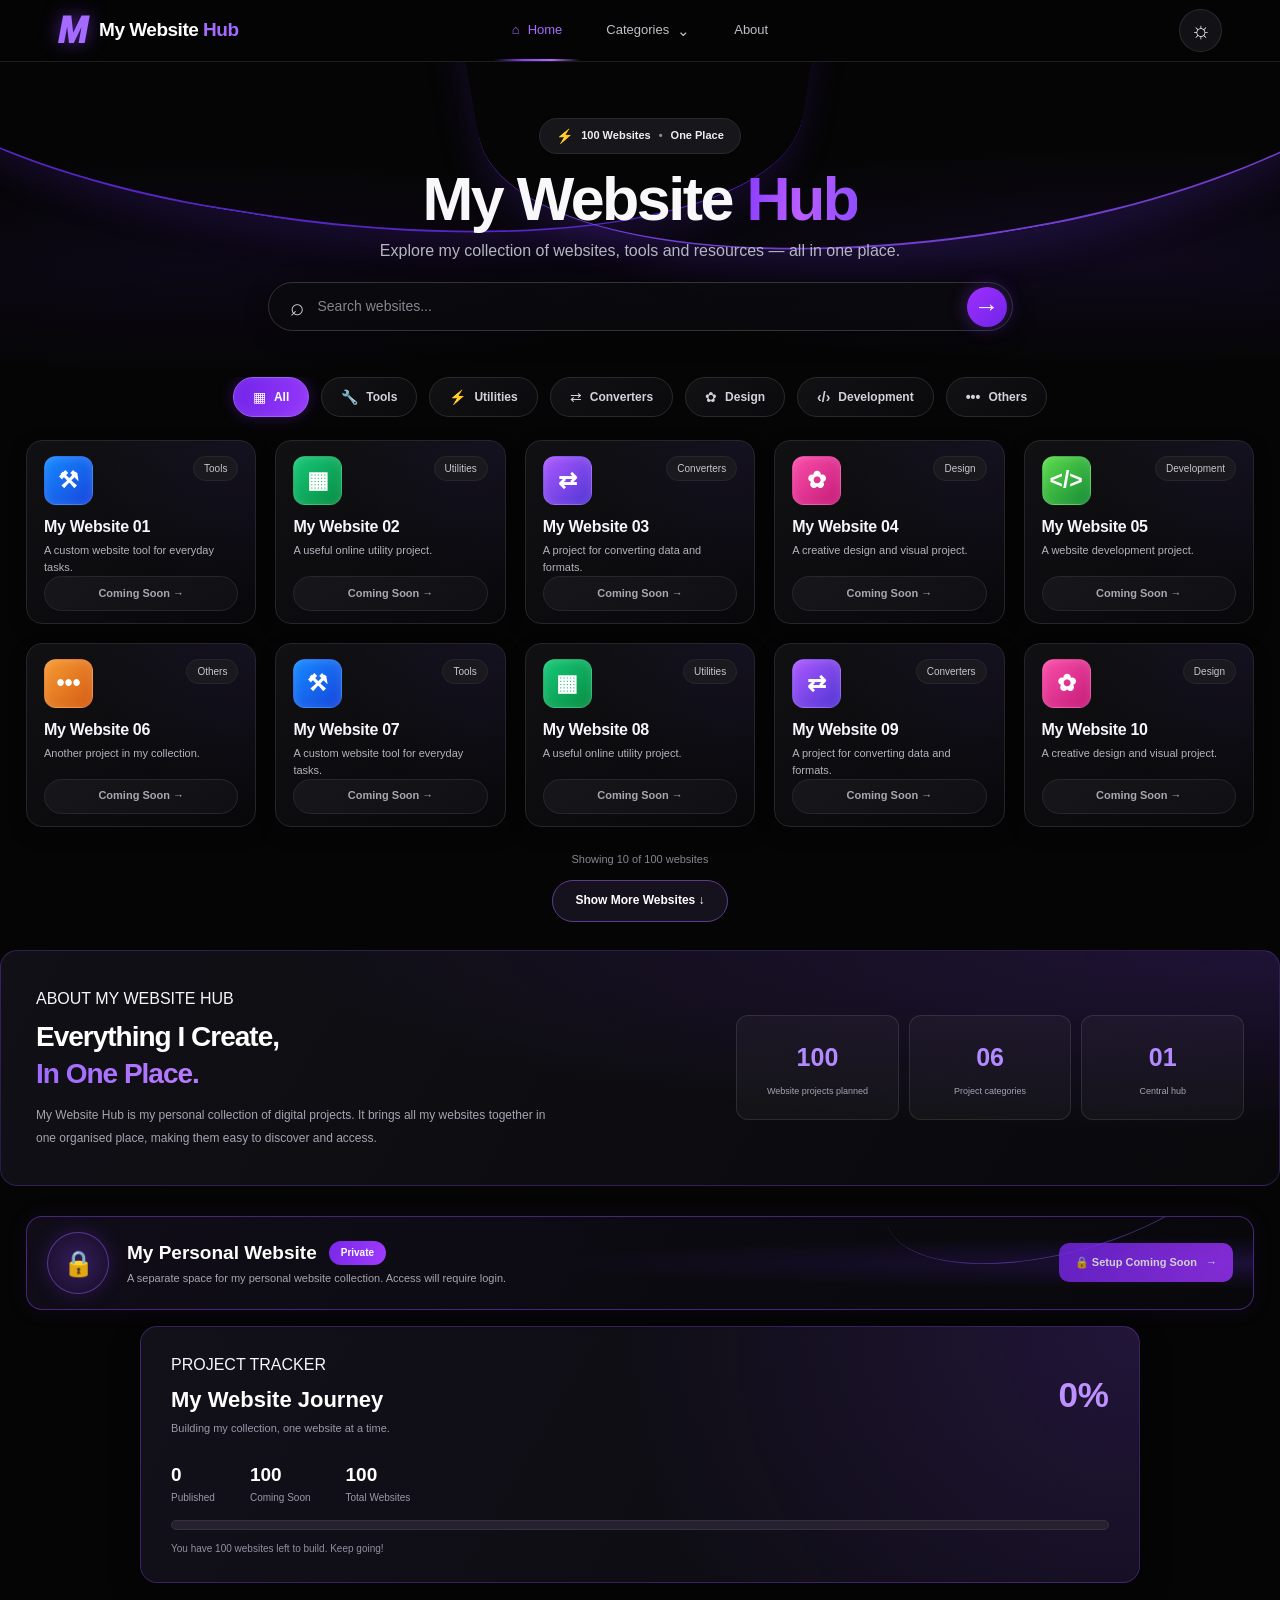
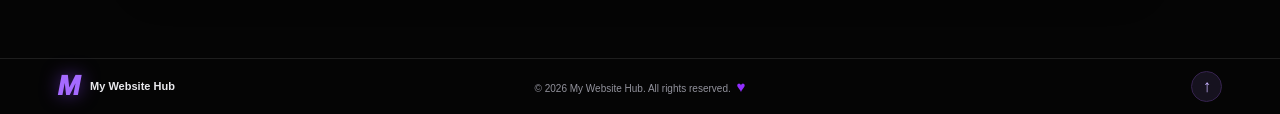
==== commit c5c84511: "Fix JavaScript connection and restore website cards 3." ====
--- a/index.html
+++ b/index.html
@@ -867,6 +867,9 @@
 
     </footer>
 
+     <!-- JAVASCRIPT -->
+    <script src="script.js"></script>
+
 
 </body>
 
